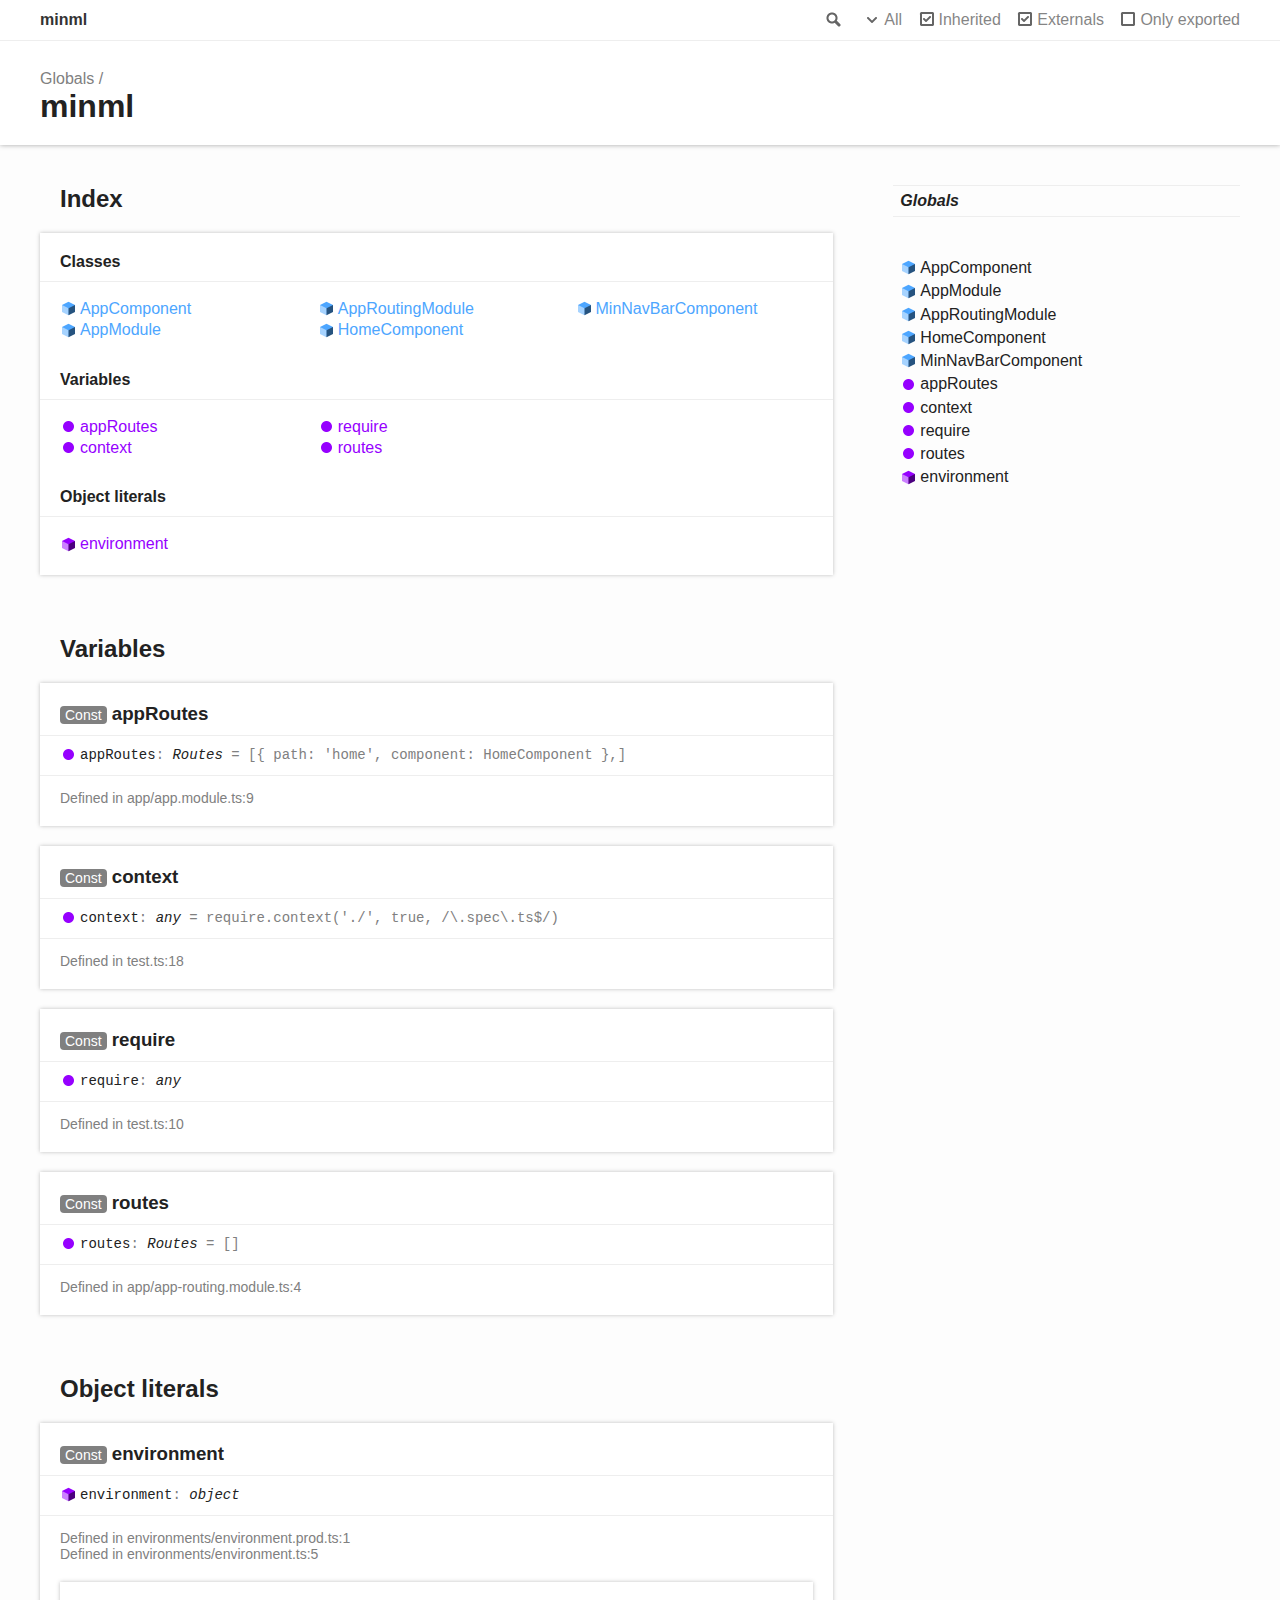
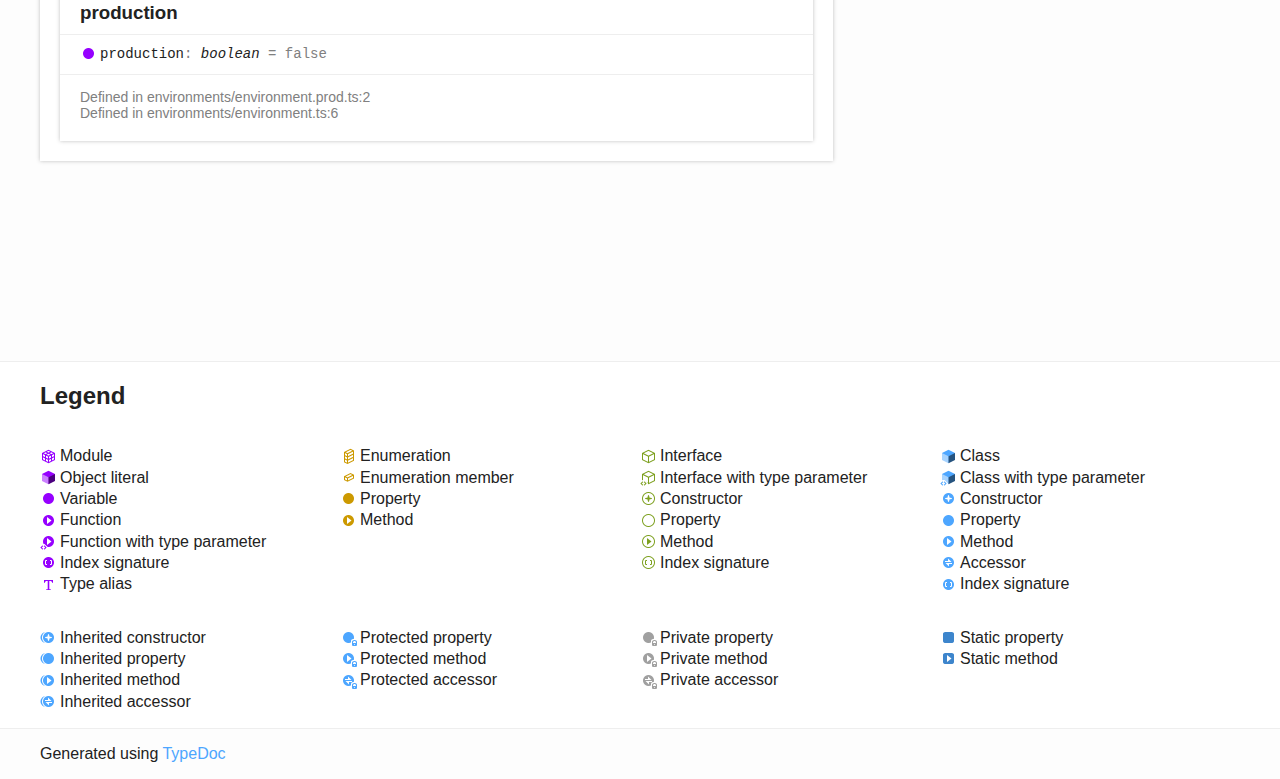
==== globals.html @ 19102377 "Docs added" ====
<!doctype html>
<html class="default no-js">
<head>
	<meta charset="utf-8">
	<meta http-equiv="X-UA-Compatible" content="IE=edge">
	<title>minml</title>
	<meta name="description" content="">
	<meta name="viewport" content="width=device-width, initial-scale=1">
	<link rel="stylesheet" href="assets/css/main.css">
</head>
<body>
<header>
	<div class="tsd-page-toolbar">
		<div class="container">
			<div class="table-wrap">
				<div class="table-cell" id="tsd-search" data-index="assets/js/search.js" data-base=".">
					<div class="field">
						<label for="tsd-search-field" class="tsd-widget search no-caption">Search</label>
						<input id="tsd-search-field" type="text" />
					</div>
					<ul class="results">
						<li class="state loading">Preparing search index...</li>
						<li class="state failure">The search index is not available</li>
					</ul>
					<a href="index.html" class="title">minml</a>
				</div>
				<div class="table-cell" id="tsd-widgets">
					<div id="tsd-filter">
						<a href="#" class="tsd-widget options no-caption" data-toggle="options">Options</a>
						<div class="tsd-filter-group">
							<div class="tsd-select" id="tsd-filter-visibility">
								<span class="tsd-select-label">All</span>
								<ul class="tsd-select-list">
									<li data-value="public">Public</li>
									<li data-value="protected">Public/Protected</li>
									<li data-value="private" class="selected">All</li>
								</ul>
							</div>
							<input type="checkbox" id="tsd-filter-inherited" checked />
							<label class="tsd-widget" for="tsd-filter-inherited">Inherited</label>
							<input type="checkbox" id="tsd-filter-externals" checked />
							<label class="tsd-widget" for="tsd-filter-externals">Externals</label>
							<input type="checkbox" id="tsd-filter-only-exported" />
							<label class="tsd-widget" for="tsd-filter-only-exported">Only exported</label>
						</div>
					</div>
					<a href="#" class="tsd-widget menu no-caption" data-toggle="menu">Menu</a>
				</div>
			</div>
		</div>
	</div>
	<div class="tsd-page-title">
		<div class="container">
			<ul class="tsd-breadcrumb">
				<li>
					<a href="globals.html">Globals</a>
				</li>
			</ul>
			<h1> minml</h1>
		</div>
	</div>
</header>
<div class="container container-main">
	<div class="row">
		<div class="col-8 col-content">
			<section class="tsd-panel-group tsd-index-group">
				<h2>Index</h2>
				<section class="tsd-panel tsd-index-panel">
					<div class="tsd-index-content">
						<section class="tsd-index-section ">
							<h3>Classes</h3>
							<ul class="tsd-index-list">
								<li class="tsd-kind-class"><a href="classes/appcomponent.html" class="tsd-kind-icon">App<wbr>Component</a></li>
								<li class="tsd-kind-class"><a href="classes/appmodule.html" class="tsd-kind-icon">App<wbr>Module</a></li>
								<li class="tsd-kind-class"><a href="classes/approutingmodule.html" class="tsd-kind-icon">App<wbr>Routing<wbr>Module</a></li>
								<li class="tsd-kind-class"><a href="classes/homecomponent.html" class="tsd-kind-icon">Home<wbr>Component</a></li>
								<li class="tsd-kind-class"><a href="classes/minnavbarcomponent.html" class="tsd-kind-icon">Min<wbr>Nav<wbr>Bar<wbr>Component</a></li>
							</ul>
						</section>
						<section class="tsd-index-section tsd-is-not-exported">
							<h3>Variables</h3>
							<ul class="tsd-index-list">
								<li class="tsd-kind-variable tsd-is-not-exported"><a href="globals.html#approutes" class="tsd-kind-icon">app<wbr>Routes</a></li>
								<li class="tsd-kind-variable tsd-is-not-exported"><a href="globals.html#context" class="tsd-kind-icon">context</a></li>
								<li class="tsd-kind-variable tsd-is-not-exported"><a href="globals.html#require" class="tsd-kind-icon">require</a></li>
								<li class="tsd-kind-variable tsd-is-not-exported"><a href="globals.html#routes" class="tsd-kind-icon">routes</a></li>
							</ul>
						</section>
						<section class="tsd-index-section ">
							<h3>Object literals</h3>
							<ul class="tsd-index-list">
								<li class="tsd-kind-object-literal"><a href="globals.html#environment" class="tsd-kind-icon">environment</a></li>
							</ul>
						</section>
					</div>
				</section>
			</section>
			<section class="tsd-panel-group tsd-member-group tsd-is-not-exported">
				<h2>Variables</h2>
				<section class="tsd-panel tsd-member tsd-kind-variable tsd-is-not-exported">
					<a name="approutes" class="tsd-anchor"></a>
					<h3><span class="tsd-flag ts-flagConst">Const</span> app<wbr>Routes</h3>
					<div class="tsd-signature tsd-kind-icon">app<wbr>Routes<span class="tsd-signature-symbol">:</span> <span class="tsd-signature-type">Routes</span><span class="tsd-signature-symbol"> =&nbsp;[{ path: &#x27;home&#x27;, component: HomeComponent },]</span></div>
					<aside class="tsd-sources">
						<ul>
							<li>Defined in app/app.module.ts:9</li>
						</ul>
					</aside>
				</section>
				<section class="tsd-panel tsd-member tsd-kind-variable tsd-is-not-exported">
					<a name="context" class="tsd-anchor"></a>
					<h3><span class="tsd-flag ts-flagConst">Const</span> context</h3>
					<div class="tsd-signature tsd-kind-icon">context<span class="tsd-signature-symbol">:</span> <span class="tsd-signature-type">any</span><span class="tsd-signature-symbol"> =&nbsp;require.context(&#x27;./&#x27;, true, /\.spec\.ts$/)</span></div>
					<aside class="tsd-sources">
						<ul>
							<li>Defined in test.ts:18</li>
						</ul>
					</aside>
				</section>
				<section class="tsd-panel tsd-member tsd-kind-variable tsd-is-not-exported">
					<a name="require" class="tsd-anchor"></a>
					<h3><span class="tsd-flag ts-flagConst">Const</span> require</h3>
					<div class="tsd-signature tsd-kind-icon">require<span class="tsd-signature-symbol">:</span> <span class="tsd-signature-type">any</span></div>
					<aside class="tsd-sources">
						<ul>
							<li>Defined in test.ts:10</li>
						</ul>
					</aside>
				</section>
				<section class="tsd-panel tsd-member tsd-kind-variable tsd-is-not-exported">
					<a name="routes" class="tsd-anchor"></a>
					<h3><span class="tsd-flag ts-flagConst">Const</span> routes</h3>
					<div class="tsd-signature tsd-kind-icon">routes<span class="tsd-signature-symbol">:</span> <span class="tsd-signature-type">Routes</span><span class="tsd-signature-symbol"> =&nbsp;[]</span></div>
					<aside class="tsd-sources">
						<ul>
							<li>Defined in app/app-routing.module.ts:4</li>
						</ul>
					</aside>
				</section>
			</section>
			<section class="tsd-panel-group tsd-member-group ">
				<h2>Object literals</h2>
				<section class="tsd-panel tsd-member tsd-kind-object-literal">
					<a name="environment" class="tsd-anchor"></a>
					<h3><span class="tsd-flag ts-flagConst">Const</span> environment</h3>
					<div class="tsd-signature tsd-kind-icon">environment<span class="tsd-signature-symbol">:</span> <span class="tsd-signature-type">object</span></div>
					<aside class="tsd-sources">
						<ul>
							<li>Defined in environments/environment.prod.ts:1</li>
							<li>Defined in environments/environment.ts:5</li>
						</ul>
					</aside>
					<section class="tsd-panel tsd-member tsd-kind-variable tsd-parent-kind-object-literal">
						<a name="environment.production" class="tsd-anchor"></a>
						<h3>production</h3>
						<div class="tsd-signature tsd-kind-icon">production<span class="tsd-signature-symbol">:</span> <span class="tsd-signature-type">boolean</span><span class="tsd-signature-symbol"> =&nbsp;false</span></div>
						<aside class="tsd-sources">
							<ul>
								<li>Defined in environments/environment.prod.ts:2</li>
								<li>Defined in environments/environment.ts:6</li>
							</ul>
						</aside>
					</section>
				</section>
			</section>
		</div>
		<div class="col-4 col-menu menu-sticky-wrap menu-highlight">
			<nav class="tsd-navigation primary">
				<ul>
					<li class="globals current ">
						<a href="globals.html"><em>Globals</em></a>
					</li>
				</ul>
			</nav>
			<nav class="tsd-navigation secondary menu-sticky">
				<ul class="before-current">
					<li class=" tsd-kind-class">
						<a href="classes/appcomponent.html" class="tsd-kind-icon">App<wbr>Component</a>
					</li>
					<li class=" tsd-kind-class">
						<a href="classes/appmodule.html" class="tsd-kind-icon">App<wbr>Module</a>
					</li>
					<li class=" tsd-kind-class">
						<a href="classes/approutingmodule.html" class="tsd-kind-icon">App<wbr>Routing<wbr>Module</a>
					</li>
					<li class=" tsd-kind-class">
						<a href="classes/homecomponent.html" class="tsd-kind-icon">Home<wbr>Component</a>
					</li>
					<li class=" tsd-kind-class">
						<a href="classes/minnavbarcomponent.html" class="tsd-kind-icon">Min<wbr>Nav<wbr>Bar<wbr>Component</a>
					</li>
					<li class=" tsd-kind-variable tsd-is-not-exported">
						<a href="globals.html#approutes" class="tsd-kind-icon">app<wbr>Routes</a>
					</li>
					<li class=" tsd-kind-variable tsd-is-not-exported">
						<a href="globals.html#context" class="tsd-kind-icon">context</a>
					</li>
					<li class=" tsd-kind-variable tsd-is-not-exported">
						<a href="globals.html#require" class="tsd-kind-icon">require</a>
					</li>
					<li class=" tsd-kind-variable tsd-is-not-exported">
						<a href="globals.html#routes" class="tsd-kind-icon">routes</a>
					</li>
					<li class=" tsd-kind-object-literal">
						<a href="globals.html#environment" class="tsd-kind-icon">environment</a>
					</li>
				</ul>
			</nav>
		</div>
	</div>
</div>
<footer class="with-border-bottom">
	<div class="container">
		<h2>Legend</h2>
		<div class="tsd-legend-group">
			<ul class="tsd-legend">
				<li class="tsd-kind-module"><span class="tsd-kind-icon">Module</span></li>
				<li class="tsd-kind-object-literal"><span class="tsd-kind-icon">Object literal</span></li>
				<li class="tsd-kind-variable"><span class="tsd-kind-icon">Variable</span></li>
				<li class="tsd-kind-function"><span class="tsd-kind-icon">Function</span></li>
				<li class="tsd-kind-function tsd-has-type-parameter"><span class="tsd-kind-icon">Function with type parameter</span></li>
				<li class="tsd-kind-index-signature"><span class="tsd-kind-icon">Index signature</span></li>
				<li class="tsd-kind-type-alias"><span class="tsd-kind-icon">Type alias</span></li>
			</ul>
			<ul class="tsd-legend">
				<li class="tsd-kind-enum"><span class="tsd-kind-icon">Enumeration</span></li>
				<li class="tsd-kind-enum-member"><span class="tsd-kind-icon">Enumeration member</span></li>
				<li class="tsd-kind-property tsd-parent-kind-enum"><span class="tsd-kind-icon">Property</span></li>
				<li class="tsd-kind-method tsd-parent-kind-enum"><span class="tsd-kind-icon">Method</span></li>
			</ul>
			<ul class="tsd-legend">
				<li class="tsd-kind-interface"><span class="tsd-kind-icon">Interface</span></li>
				<li class="tsd-kind-interface tsd-has-type-parameter"><span class="tsd-kind-icon">Interface with type parameter</span></li>
				<li class="tsd-kind-constructor tsd-parent-kind-interface"><span class="tsd-kind-icon">Constructor</span></li>
				<li class="tsd-kind-property tsd-parent-kind-interface"><span class="tsd-kind-icon">Property</span></li>
				<li class="tsd-kind-method tsd-parent-kind-interface"><span class="tsd-kind-icon">Method</span></li>
				<li class="tsd-kind-index-signature tsd-parent-kind-interface"><span class="tsd-kind-icon">Index signature</span></li>
			</ul>
			<ul class="tsd-legend">
				<li class="tsd-kind-class"><span class="tsd-kind-icon">Class</span></li>
				<li class="tsd-kind-class tsd-has-type-parameter"><span class="tsd-kind-icon">Class with type parameter</span></li>
				<li class="tsd-kind-constructor tsd-parent-kind-class"><span class="tsd-kind-icon">Constructor</span></li>
				<li class="tsd-kind-property tsd-parent-kind-class"><span class="tsd-kind-icon">Property</span></li>
				<li class="tsd-kind-method tsd-parent-kind-class"><span class="tsd-kind-icon">Method</span></li>
				<li class="tsd-kind-accessor tsd-parent-kind-class"><span class="tsd-kind-icon">Accessor</span></li>
				<li class="tsd-kind-index-signature tsd-parent-kind-class"><span class="tsd-kind-icon">Index signature</span></li>
			</ul>
			<ul class="tsd-legend">
				<li class="tsd-kind-constructor tsd-parent-kind-class tsd-is-inherited"><span class="tsd-kind-icon">Inherited constructor</span></li>
				<li class="tsd-kind-property tsd-parent-kind-class tsd-is-inherited"><span class="tsd-kind-icon">Inherited property</span></li>
				<li class="tsd-kind-method tsd-parent-kind-class tsd-is-inherited"><span class="tsd-kind-icon">Inherited method</span></li>
				<li class="tsd-kind-accessor tsd-parent-kind-class tsd-is-inherited"><span class="tsd-kind-icon">Inherited accessor</span></li>
			</ul>
			<ul class="tsd-legend">
				<li class="tsd-kind-property tsd-parent-kind-class tsd-is-protected"><span class="tsd-kind-icon">Protected property</span></li>
				<li class="tsd-kind-method tsd-parent-kind-class tsd-is-protected"><span class="tsd-kind-icon">Protected method</span></li>
				<li class="tsd-kind-accessor tsd-parent-kind-class tsd-is-protected"><span class="tsd-kind-icon">Protected accessor</span></li>
			</ul>
			<ul class="tsd-legend">
				<li class="tsd-kind-property tsd-parent-kind-class tsd-is-private"><span class="tsd-kind-icon">Private property</span></li>
				<li class="tsd-kind-method tsd-parent-kind-class tsd-is-private"><span class="tsd-kind-icon">Private method</span></li>
				<li class="tsd-kind-accessor tsd-parent-kind-class tsd-is-private"><span class="tsd-kind-icon">Private accessor</span></li>
			</ul>
			<ul class="tsd-legend">
				<li class="tsd-kind-property tsd-parent-kind-class tsd-is-static"><span class="tsd-kind-icon">Static property</span></li>
				<li class="tsd-kind-call-signature tsd-parent-kind-class tsd-is-static"><span class="tsd-kind-icon">Static method</span></li>
			</ul>
		</div>
	</div>
</footer>
<div class="container tsd-generator">
	<p>Generated using <a href="http://typedoc.org/" target="_blank">TypeDoc</a></p>
</div>
<div class="overlay"></div>
<script src="assets/js/main.js"></script>
<script>if (location.protocol == 'file:') document.write('<script src="assets/js/search.js"><' + '/script>');</script>
</body>
</html>
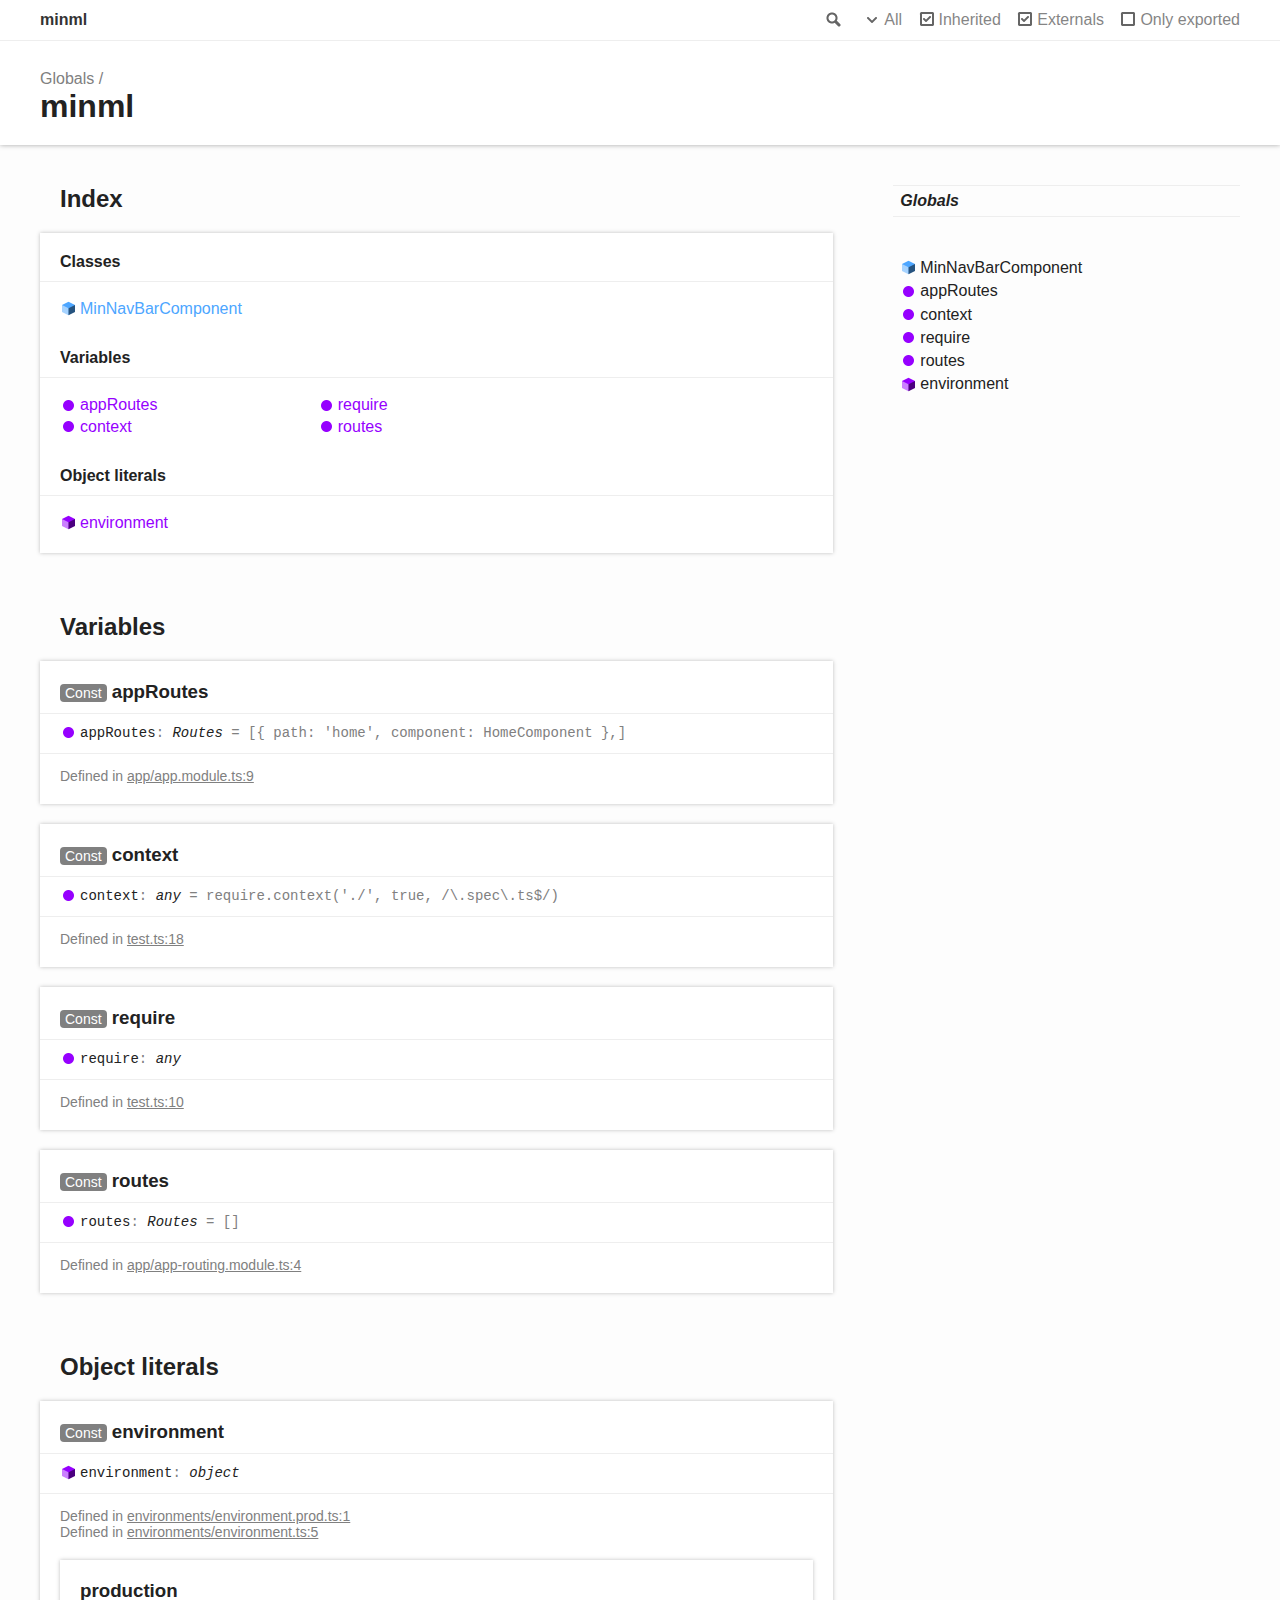
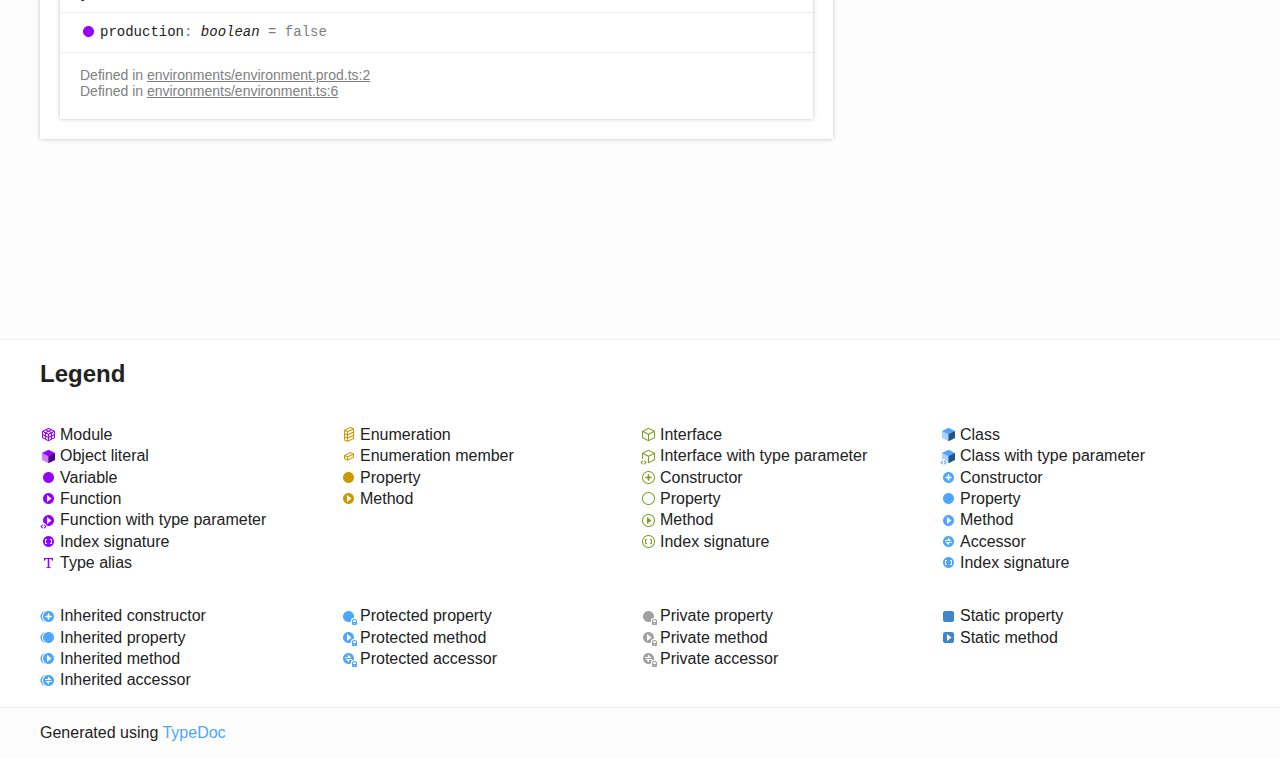
==== commit b8023287: "documentation update" ====
--- a/globals.html
+++ b/globals.html
@@ -70,10 +70,6 @@
 						<section class="tsd-index-section ">
 							<h3>Classes</h3>
 							<ul class="tsd-index-list">
-								<li class="tsd-kind-class"><a href="classes/appcomponent.html" class="tsd-kind-icon">App<wbr>Component</a></li>
-								<li class="tsd-kind-class"><a href="classes/appmodule.html" class="tsd-kind-icon">App<wbr>Module</a></li>
-								<li class="tsd-kind-class"><a href="classes/approutingmodule.html" class="tsd-kind-icon">App<wbr>Routing<wbr>Module</a></li>
-								<li class="tsd-kind-class"><a href="classes/homecomponent.html" class="tsd-kind-icon">Home<wbr>Component</a></li>
 								<li class="tsd-kind-class"><a href="classes/minnavbarcomponent.html" class="tsd-kind-icon">Min<wbr>Nav<wbr>Bar<wbr>Component</a></li>
 							</ul>
 						</section>
@@ -103,7 +99,7 @@
 					<div class="tsd-signature tsd-kind-icon">app<wbr>Routes<span class="tsd-signature-symbol">:</span> <span class="tsd-signature-type">Routes</span><span class="tsd-signature-symbol"> =&nbsp;[{ path: &#x27;home&#x27;, component: HomeComponent },]</span></div>
 					<aside class="tsd-sources">
 						<ul>
-							<li>Defined in app/app.module.ts:9</li>
+							<li>Defined in <a href="https://github.com/dmorton2297/minml/blob/6c70a36/src/app/app.module.ts#L9">app/app.module.ts:9</a></li>
 						</ul>
 					</aside>
 				</section>
@@ -113,7 +109,7 @@
 					<div class="tsd-signature tsd-kind-icon">context<span class="tsd-signature-symbol">:</span> <span class="tsd-signature-type">any</span><span class="tsd-signature-symbol"> =&nbsp;require.context(&#x27;./&#x27;, true, /\.spec\.ts$/)</span></div>
 					<aside class="tsd-sources">
 						<ul>
-							<li>Defined in test.ts:18</li>
+							<li>Defined in <a href="https://github.com/dmorton2297/minml/blob/6c70a36/src/test.ts#L18">test.ts:18</a></li>
 						</ul>
 					</aside>
 				</section>
@@ -123,7 +119,7 @@
 					<div class="tsd-signature tsd-kind-icon">require<span class="tsd-signature-symbol">:</span> <span class="tsd-signature-type">any</span></div>
 					<aside class="tsd-sources">
 						<ul>
-							<li>Defined in test.ts:10</li>
+							<li>Defined in <a href="https://github.com/dmorton2297/minml/blob/6c70a36/src/test.ts#L10">test.ts:10</a></li>
 						</ul>
 					</aside>
 				</section>
@@ -133,7 +129,7 @@
 					<div class="tsd-signature tsd-kind-icon">routes<span class="tsd-signature-symbol">:</span> <span class="tsd-signature-type">Routes</span><span class="tsd-signature-symbol"> =&nbsp;[]</span></div>
 					<aside class="tsd-sources">
 						<ul>
-							<li>Defined in app/app-routing.module.ts:4</li>
+							<li>Defined in <a href="https://github.com/dmorton2297/minml/blob/6c70a36/src/app/app-routing.module.ts#L4">app/app-routing.module.ts:4</a></li>
 						</ul>
 					</aside>
 				</section>
@@ -146,8 +142,8 @@
 					<div class="tsd-signature tsd-kind-icon">environment<span class="tsd-signature-symbol">:</span> <span class="tsd-signature-type">object</span></div>
 					<aside class="tsd-sources">
 						<ul>
-							<li>Defined in environments/environment.prod.ts:1</li>
-							<li>Defined in environments/environment.ts:5</li>
+							<li>Defined in <a href="https://github.com/dmorton2297/minml/blob/6c70a36/src/environments/environment.prod.ts#L1">environments/environment.prod.ts:1</a></li>
+							<li>Defined in <a href="https://github.com/dmorton2297/minml/blob/6c70a36/src/environments/environment.ts#L5">environments/environment.ts:5</a></li>
 						</ul>
 					</aside>
 					<section class="tsd-panel tsd-member tsd-kind-variable tsd-parent-kind-object-literal">
@@ -156,8 +152,8 @@
 						<div class="tsd-signature tsd-kind-icon">production<span class="tsd-signature-symbol">:</span> <span class="tsd-signature-type">boolean</span><span class="tsd-signature-symbol"> =&nbsp;false</span></div>
 						<aside class="tsd-sources">
 							<ul>
-								<li>Defined in environments/environment.prod.ts:2</li>
-								<li>Defined in environments/environment.ts:6</li>
+								<li>Defined in <a href="https://github.com/dmorton2297/minml/blob/6c70a36/src/environments/environment.prod.ts#L2">environments/environment.prod.ts:2</a></li>
+								<li>Defined in <a href="https://github.com/dmorton2297/minml/blob/6c70a36/src/environments/environment.ts#L6">environments/environment.ts:6</a></li>
 							</ul>
 						</aside>
 					</section>
@@ -174,18 +170,6 @@
 			</nav>
 			<nav class="tsd-navigation secondary menu-sticky">
 				<ul class="before-current">
-					<li class=" tsd-kind-class">
-						<a href="classes/appcomponent.html" class="tsd-kind-icon">App<wbr>Component</a>
-					</li>
-					<li class=" tsd-kind-class">
-						<a href="classes/appmodule.html" class="tsd-kind-icon">App<wbr>Module</a>
-					</li>
-					<li class=" tsd-kind-class">
-						<a href="classes/approutingmodule.html" class="tsd-kind-icon">App<wbr>Routing<wbr>Module</a>
-					</li>
-					<li class=" tsd-kind-class">
-						<a href="classes/homecomponent.html" class="tsd-kind-icon">Home<wbr>Component</a>
-					</li>
 					<li class=" tsd-kind-class">
 						<a href="classes/minnavbarcomponent.html" class="tsd-kind-icon">Min<wbr>Nav<wbr>Bar<wbr>Component</a>
 					</li>
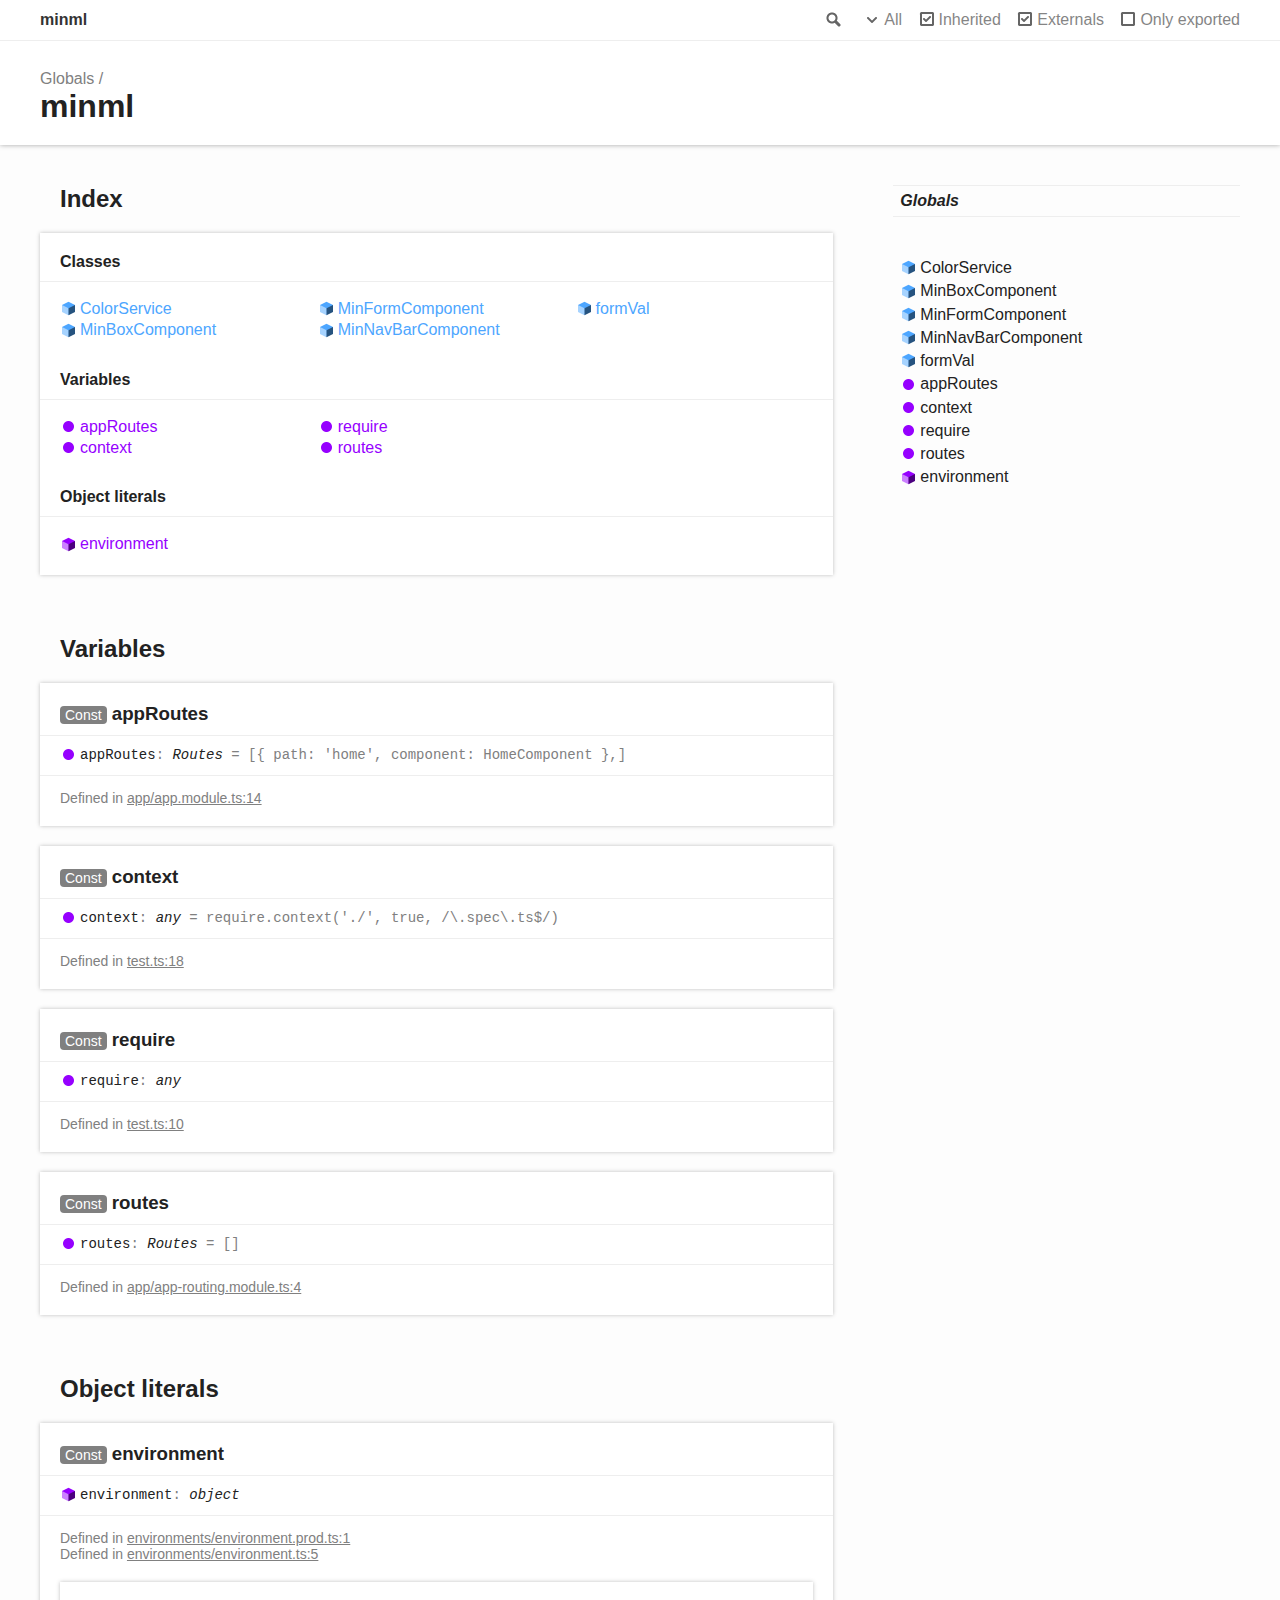
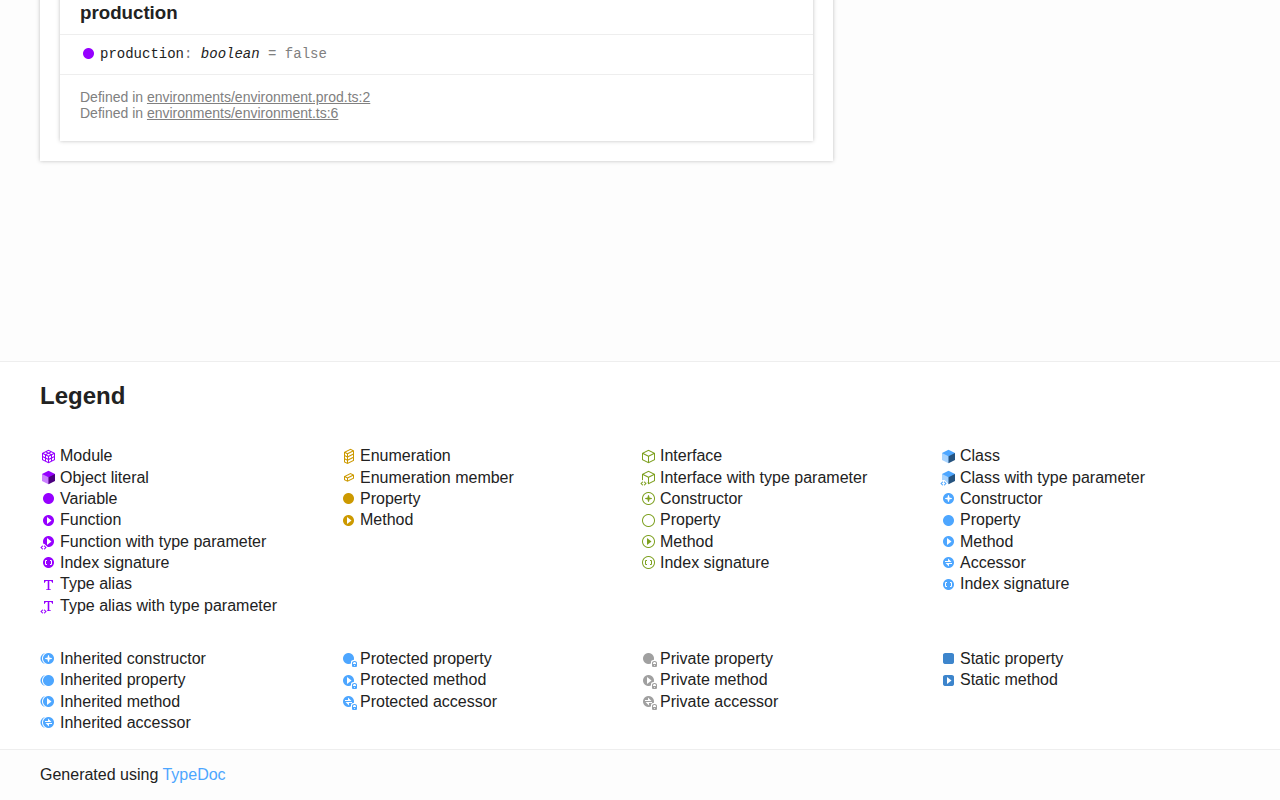
==== commit 2e9d69b5: "update" ====
--- a/globals.html
+++ b/globals.html
@@ -70,7 +70,11 @@
 						<section class="tsd-index-section ">
 							<h3>Classes</h3>
 							<ul class="tsd-index-list">
+								<li class="tsd-kind-class"><a href="classes/colorservice.html" class="tsd-kind-icon">Color<wbr>Service</a></li>
+								<li class="tsd-kind-class"><a href="classes/minboxcomponent.html" class="tsd-kind-icon">Min<wbr>Box<wbr>Component</a></li>
+								<li class="tsd-kind-class"><a href="classes/minformcomponent.html" class="tsd-kind-icon">Min<wbr>Form<wbr>Component</a></li>
 								<li class="tsd-kind-class"><a href="classes/minnavbarcomponent.html" class="tsd-kind-icon">Min<wbr>Nav<wbr>Bar<wbr>Component</a></li>
+								<li class="tsd-kind-class tsd-is-not-exported"><a href="classes/formval.html" class="tsd-kind-icon">form<wbr>Val</a></li>
 							</ul>
 						</section>
 						<section class="tsd-index-section tsd-is-not-exported">
@@ -99,7 +103,7 @@
 					<div class="tsd-signature tsd-kind-icon">app<wbr>Routes<span class="tsd-signature-symbol">:</span> <span class="tsd-signature-type">Routes</span><span class="tsd-signature-symbol"> =&nbsp;[{ path: &#x27;home&#x27;, component: HomeComponent },]</span></div>
 					<aside class="tsd-sources">
 						<ul>
-							<li>Defined in <a href="https://github.com/dmorton2297/minml/blob/6c70a36/src/app/app.module.ts#L9">app/app.module.ts:9</a></li>
+							<li>Defined in <a href="https://github.com/dmorton2297/minml/blob/36974e0/src/app/app.module.ts#L14">app/app.module.ts:14</a></li>
 						</ul>
 					</aside>
 				</section>
@@ -109,7 +113,7 @@
 					<div class="tsd-signature tsd-kind-icon">context<span class="tsd-signature-symbol">:</span> <span class="tsd-signature-type">any</span><span class="tsd-signature-symbol"> =&nbsp;require.context(&#x27;./&#x27;, true, /\.spec\.ts$/)</span></div>
 					<aside class="tsd-sources">
 						<ul>
-							<li>Defined in <a href="https://github.com/dmorton2297/minml/blob/6c70a36/src/test.ts#L18">test.ts:18</a></li>
+							<li>Defined in <a href="https://github.com/dmorton2297/minml/blob/36974e0/src/test.ts#L18">test.ts:18</a></li>
 						</ul>
 					</aside>
 				</section>
@@ -119,7 +123,7 @@
 					<div class="tsd-signature tsd-kind-icon">require<span class="tsd-signature-symbol">:</span> <span class="tsd-signature-type">any</span></div>
 					<aside class="tsd-sources">
 						<ul>
-							<li>Defined in <a href="https://github.com/dmorton2297/minml/blob/6c70a36/src/test.ts#L10">test.ts:10</a></li>
+							<li>Defined in <a href="https://github.com/dmorton2297/minml/blob/36974e0/src/test.ts#L10">test.ts:10</a></li>
 						</ul>
 					</aside>
 				</section>
@@ -129,7 +133,7 @@
 					<div class="tsd-signature tsd-kind-icon">routes<span class="tsd-signature-symbol">:</span> <span class="tsd-signature-type">Routes</span><span class="tsd-signature-symbol"> =&nbsp;[]</span></div>
 					<aside class="tsd-sources">
 						<ul>
-							<li>Defined in <a href="https://github.com/dmorton2297/minml/blob/6c70a36/src/app/app-routing.module.ts#L4">app/app-routing.module.ts:4</a></li>
+							<li>Defined in <a href="https://github.com/dmorton2297/minml/blob/36974e0/src/app/app-routing.module.ts#L4">app/app-routing.module.ts:4</a></li>
 						</ul>
 					</aside>
 				</section>
@@ -142,8 +146,8 @@
 					<div class="tsd-signature tsd-kind-icon">environment<span class="tsd-signature-symbol">:</span> <span class="tsd-signature-type">object</span></div>
 					<aside class="tsd-sources">
 						<ul>
-							<li>Defined in <a href="https://github.com/dmorton2297/minml/blob/6c70a36/src/environments/environment.prod.ts#L1">environments/environment.prod.ts:1</a></li>
-							<li>Defined in <a href="https://github.com/dmorton2297/minml/blob/6c70a36/src/environments/environment.ts#L5">environments/environment.ts:5</a></li>
+							<li>Defined in <a href="https://github.com/dmorton2297/minml/blob/36974e0/src/environments/environment.prod.ts#L1">environments/environment.prod.ts:1</a></li>
+							<li>Defined in <a href="https://github.com/dmorton2297/minml/blob/36974e0/src/environments/environment.ts#L5">environments/environment.ts:5</a></li>
 						</ul>
 					</aside>
 					<section class="tsd-panel tsd-member tsd-kind-variable tsd-parent-kind-object-literal">
@@ -152,8 +156,8 @@
 						<div class="tsd-signature tsd-kind-icon">production<span class="tsd-signature-symbol">:</span> <span class="tsd-signature-type">boolean</span><span class="tsd-signature-symbol"> =&nbsp;false</span></div>
 						<aside class="tsd-sources">
 							<ul>
-								<li>Defined in <a href="https://github.com/dmorton2297/minml/blob/6c70a36/src/environments/environment.prod.ts#L2">environments/environment.prod.ts:2</a></li>
-								<li>Defined in <a href="https://github.com/dmorton2297/minml/blob/6c70a36/src/environments/environment.ts#L6">environments/environment.ts:6</a></li>
+								<li>Defined in <a href="https://github.com/dmorton2297/minml/blob/36974e0/src/environments/environment.prod.ts#L2">environments/environment.prod.ts:2</a></li>
+								<li>Defined in <a href="https://github.com/dmorton2297/minml/blob/36974e0/src/environments/environment.ts#L6">environments/environment.ts:6</a></li>
 							</ul>
 						</aside>
 					</section>
@@ -171,7 +175,19 @@
 			<nav class="tsd-navigation secondary menu-sticky">
 				<ul class="before-current">
 					<li class=" tsd-kind-class">
+						<a href="classes/colorservice.html" class="tsd-kind-icon">Color<wbr>Service</a>
+					</li>
+					<li class=" tsd-kind-class">
+						<a href="classes/minboxcomponent.html" class="tsd-kind-icon">Min<wbr>Box<wbr>Component</a>
+					</li>
+					<li class=" tsd-kind-class">
+						<a href="classes/minformcomponent.html" class="tsd-kind-icon">Min<wbr>Form<wbr>Component</a>
+					</li>
+					<li class=" tsd-kind-class">
 						<a href="classes/minnavbarcomponent.html" class="tsd-kind-icon">Min<wbr>Nav<wbr>Bar<wbr>Component</a>
+					</li>
+					<li class=" tsd-kind-class tsd-is-not-exported">
+						<a href="classes/formval.html" class="tsd-kind-icon">form<wbr>Val</a>
 					</li>
 					<li class=" tsd-kind-variable tsd-is-not-exported">
 						<a href="globals.html#approutes" class="tsd-kind-icon">app<wbr>Routes</a>
@@ -205,6 +221,7 @@
 				<li class="tsd-kind-function tsd-has-type-parameter"><span class="tsd-kind-icon">Function with type parameter</span></li>
 				<li class="tsd-kind-index-signature"><span class="tsd-kind-icon">Index signature</span></li>
 				<li class="tsd-kind-type-alias"><span class="tsd-kind-icon">Type alias</span></li>
+				<li class="tsd-kind-type-alias tsd-has-type-parameter"><span class="tsd-kind-icon">Type alias with type parameter</span></li>
 			</ul>
 			<ul class="tsd-legend">
 				<li class="tsd-kind-enum"><span class="tsd-kind-icon">Enumeration</span></li>
@@ -253,7 +270,7 @@
 	</div>
 </footer>
 <div class="container tsd-generator">
-	<p>Generated using <a href="http://typedoc.org/" target="_blank">TypeDoc</a></p>
+	<p>Generated using <a href="https://typedoc.org/" target="_blank">TypeDoc</a></p>
 </div>
 <div class="overlay"></div>
 <script src="assets/js/main.js"></script>
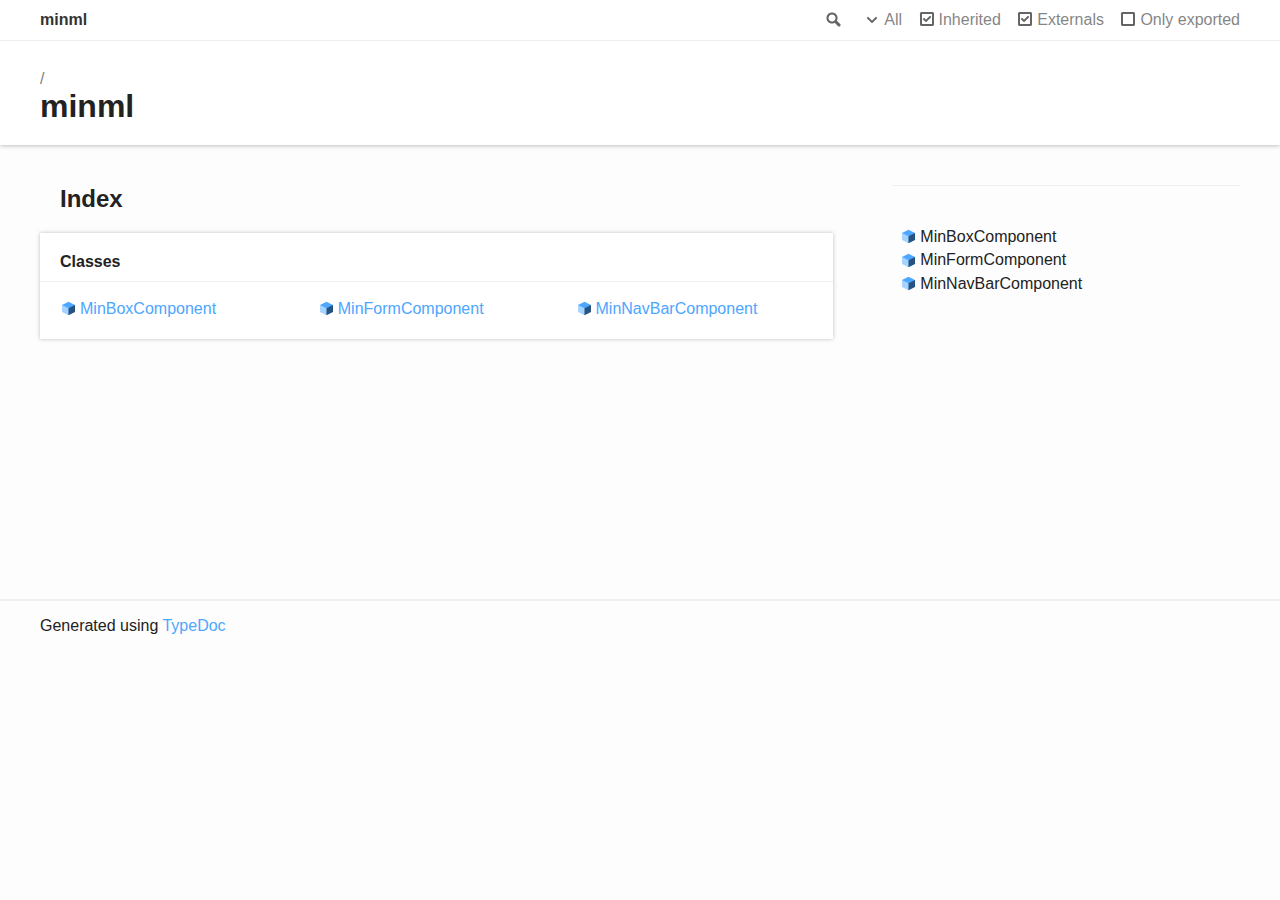
==== commit be165336: "Stripped unwanted docs" ====
--- a/globals.html
+++ b/globals.html
@@ -53,7 +53,6 @@
 		<div class="container">
 			<ul class="tsd-breadcrumb">
 				<li>
-					<a href="globals.html">Globals</a>
 				</li>
 			</ul>
 			<h1> minml</h1>
@@ -70,113 +69,29 @@
 						<section class="tsd-index-section ">
 							<h3>Classes</h3>
 							<ul class="tsd-index-list">
-								<li class="tsd-kind-class"><a href="classes/colorservice.html" class="tsd-kind-icon">Color<wbr>Service</a></li>
 								<li class="tsd-kind-class"><a href="classes/minboxcomponent.html" class="tsd-kind-icon">Min<wbr>Box<wbr>Component</a></li>
 								<li class="tsd-kind-class"><a href="classes/minformcomponent.html" class="tsd-kind-icon">Min<wbr>Form<wbr>Component</a></li>
 								<li class="tsd-kind-class"><a href="classes/minnavbarcomponent.html" class="tsd-kind-icon">Min<wbr>Nav<wbr>Bar<wbr>Component</a></li>
-								<li class="tsd-kind-class tsd-is-not-exported"><a href="classes/formval.html" class="tsd-kind-icon">form<wbr>Val</a></li>
 							</ul>
 						</section>
 						<section class="tsd-index-section tsd-is-not-exported">
-							<h3>Variables</h3>
-							<ul class="tsd-index-list">
-								<li class="tsd-kind-variable tsd-is-not-exported"><a href="globals.html#approutes" class="tsd-kind-icon">app<wbr>Routes</a></li>
-								<li class="tsd-kind-variable tsd-is-not-exported"><a href="globals.html#context" class="tsd-kind-icon">context</a></li>
-								<li class="tsd-kind-variable tsd-is-not-exported"><a href="globals.html#require" class="tsd-kind-icon">require</a></li>
-								<li class="tsd-kind-variable tsd-is-not-exported"><a href="globals.html#routes" class="tsd-kind-icon">routes</a></li>
-							</ul>
 						</section>
 						<section class="tsd-index-section ">
-							<h3>Object literals</h3>
-							<ul class="tsd-index-list">
-								<li class="tsd-kind-object-literal"><a href="globals.html#environment" class="tsd-kind-icon">environment</a></li>
-							</ul>
 						</section>
 					</div>
 				</section>
 			</section>
 			<section class="tsd-panel-group tsd-member-group tsd-is-not-exported">
-				<h2>Variables</h2>
-				<section class="tsd-panel tsd-member tsd-kind-variable tsd-is-not-exported">
-					<a name="approutes" class="tsd-anchor"></a>
-					<h3><span class="tsd-flag ts-flagConst">Const</span> app<wbr>Routes</h3>
-					<div class="tsd-signature tsd-kind-icon">app<wbr>Routes<span class="tsd-signature-symbol">:</span> <span class="tsd-signature-type">Routes</span><span class="tsd-signature-symbol"> =&nbsp;[{ path: &#x27;home&#x27;, component: HomeComponent },]</span></div>
-					<aside class="tsd-sources">
-						<ul>
-							<li>Defined in <a href="https://github.com/dmorton2297/minml/blob/36974e0/src/app/app.module.ts#L14">app/app.module.ts:14</a></li>
-						</ul>
-					</aside>
-				</section>
-				<section class="tsd-panel tsd-member tsd-kind-variable tsd-is-not-exported">
-					<a name="context" class="tsd-anchor"></a>
-					<h3><span class="tsd-flag ts-flagConst">Const</span> context</h3>
-					<div class="tsd-signature tsd-kind-icon">context<span class="tsd-signature-symbol">:</span> <span class="tsd-signature-type">any</span><span class="tsd-signature-symbol"> =&nbsp;require.context(&#x27;./&#x27;, true, /\.spec\.ts$/)</span></div>
-					<aside class="tsd-sources">
-						<ul>
-							<li>Defined in <a href="https://github.com/dmorton2297/minml/blob/36974e0/src/test.ts#L18">test.ts:18</a></li>
-						</ul>
-					</aside>
-				</section>
-				<section class="tsd-panel tsd-member tsd-kind-variable tsd-is-not-exported">
-					<a name="require" class="tsd-anchor"></a>
-					<h3><span class="tsd-flag ts-flagConst">Const</span> require</h3>
-					<div class="tsd-signature tsd-kind-icon">require<span class="tsd-signature-symbol">:</span> <span class="tsd-signature-type">any</span></div>
-					<aside class="tsd-sources">
-						<ul>
-							<li>Defined in <a href="https://github.com/dmorton2297/minml/blob/36974e0/src/test.ts#L10">test.ts:10</a></li>
-						</ul>
-					</aside>
-				</section>
-				<section class="tsd-panel tsd-member tsd-kind-variable tsd-is-not-exported">
-					<a name="routes" class="tsd-anchor"></a>
-					<h3><span class="tsd-flag ts-flagConst">Const</span> routes</h3>
-					<div class="tsd-signature tsd-kind-icon">routes<span class="tsd-signature-symbol">:</span> <span class="tsd-signature-type">Routes</span><span class="tsd-signature-symbol"> =&nbsp;[]</span></div>
-					<aside class="tsd-sources">
-						<ul>
-							<li>Defined in <a href="https://github.com/dmorton2297/minml/blob/36974e0/src/app/app-routing.module.ts#L4">app/app-routing.module.ts:4</a></li>
-						</ul>
-					</aside>
-				</section>
-			</section>
-			<section class="tsd-panel-group tsd-member-group ">
-				<h2>Object literals</h2>
-				<section class="tsd-panel tsd-member tsd-kind-object-literal">
-					<a name="environment" class="tsd-anchor"></a>
-					<h3><span class="tsd-flag ts-flagConst">Const</span> environment</h3>
-					<div class="tsd-signature tsd-kind-icon">environment<span class="tsd-signature-symbol">:</span> <span class="tsd-signature-type">object</span></div>
-					<aside class="tsd-sources">
-						<ul>
-							<li>Defined in <a href="https://github.com/dmorton2297/minml/blob/36974e0/src/environments/environment.prod.ts#L1">environments/environment.prod.ts:1</a></li>
-							<li>Defined in <a href="https://github.com/dmorton2297/minml/blob/36974e0/src/environments/environment.ts#L5">environments/environment.ts:5</a></li>
-						</ul>
-					</aside>
-					<section class="tsd-panel tsd-member tsd-kind-variable tsd-parent-kind-object-literal">
-						<a name="environment.production" class="tsd-anchor"></a>
-						<h3>production</h3>
-						<div class="tsd-signature tsd-kind-icon">production<span class="tsd-signature-symbol">:</span> <span class="tsd-signature-type">boolean</span><span class="tsd-signature-symbol"> =&nbsp;false</span></div>
-						<aside class="tsd-sources">
-							<ul>
-								<li>Defined in <a href="https://github.com/dmorton2297/minml/blob/36974e0/src/environments/environment.prod.ts#L2">environments/environment.prod.ts:2</a></li>
-								<li>Defined in <a href="https://github.com/dmorton2297/minml/blob/36974e0/src/environments/environment.ts#L6">environments/environment.ts:6</a></li>
-							</ul>
-						</aside>
-					</section>
-				</section>
+				
 			</section>
 		</div>
 		<div class="col-4 col-menu menu-sticky-wrap menu-highlight">
 			<nav class="tsd-navigation primary">
 				<ul>
-					<li class="globals current ">
-						<a href="globals.html"><em>Globals</em></a>
-					</li>
 				</ul>
 			</nav>
 			<nav class="tsd-navigation secondary menu-sticky">
 				<ul class="before-current">
-					<li class=" tsd-kind-class">
-						<a href="classes/colorservice.html" class="tsd-kind-icon">Color<wbr>Service</a>
-					</li>
 					<li class=" tsd-kind-class">
 						<a href="classes/minboxcomponent.html" class="tsd-kind-icon">Min<wbr>Box<wbr>Component</a>
 					</li>
@@ -186,24 +101,6 @@
 					<li class=" tsd-kind-class">
 						<a href="classes/minnavbarcomponent.html" class="tsd-kind-icon">Min<wbr>Nav<wbr>Bar<wbr>Component</a>
 					</li>
-					<li class=" tsd-kind-class tsd-is-not-exported">
-						<a href="classes/formval.html" class="tsd-kind-icon">form<wbr>Val</a>
-					</li>
-					<li class=" tsd-kind-variable tsd-is-not-exported">
-						<a href="globals.html#approutes" class="tsd-kind-icon">app<wbr>Routes</a>
-					</li>
-					<li class=" tsd-kind-variable tsd-is-not-exported">
-						<a href="globals.html#context" class="tsd-kind-icon">context</a>
-					</li>
-					<li class=" tsd-kind-variable tsd-is-not-exported">
-						<a href="globals.html#require" class="tsd-kind-icon">require</a>
-					</li>
-					<li class=" tsd-kind-variable tsd-is-not-exported">
-						<a href="globals.html#routes" class="tsd-kind-icon">routes</a>
-					</li>
-					<li class=" tsd-kind-object-literal">
-						<a href="globals.html#environment" class="tsd-kind-icon">environment</a>
-					</li>
 				</ul>
 			</nav>
 		</div>
@@ -211,62 +108,7 @@
 </div>
 <footer class="with-border-bottom">
 	<div class="container">
-		<h2>Legend</h2>
-		<div class="tsd-legend-group">
-			<ul class="tsd-legend">
-				<li class="tsd-kind-module"><span class="tsd-kind-icon">Module</span></li>
-				<li class="tsd-kind-object-literal"><span class="tsd-kind-icon">Object literal</span></li>
-				<li class="tsd-kind-variable"><span class="tsd-kind-icon">Variable</span></li>
-				<li class="tsd-kind-function"><span class="tsd-kind-icon">Function</span></li>
-				<li class="tsd-kind-function tsd-has-type-parameter"><span class="tsd-kind-icon">Function with type parameter</span></li>
-				<li class="tsd-kind-index-signature"><span class="tsd-kind-icon">Index signature</span></li>
-				<li class="tsd-kind-type-alias"><span class="tsd-kind-icon">Type alias</span></li>
-				<li class="tsd-kind-type-alias tsd-has-type-parameter"><span class="tsd-kind-icon">Type alias with type parameter</span></li>
-			</ul>
-			<ul class="tsd-legend">
-				<li class="tsd-kind-enum"><span class="tsd-kind-icon">Enumeration</span></li>
-				<li class="tsd-kind-enum-member"><span class="tsd-kind-icon">Enumeration member</span></li>
-				<li class="tsd-kind-property tsd-parent-kind-enum"><span class="tsd-kind-icon">Property</span></li>
-				<li class="tsd-kind-method tsd-parent-kind-enum"><span class="tsd-kind-icon">Method</span></li>
-			</ul>
-			<ul class="tsd-legend">
-				<li class="tsd-kind-interface"><span class="tsd-kind-icon">Interface</span></li>
-				<li class="tsd-kind-interface tsd-has-type-parameter"><span class="tsd-kind-icon">Interface with type parameter</span></li>
-				<li class="tsd-kind-constructor tsd-parent-kind-interface"><span class="tsd-kind-icon">Constructor</span></li>
-				<li class="tsd-kind-property tsd-parent-kind-interface"><span class="tsd-kind-icon">Property</span></li>
-				<li class="tsd-kind-method tsd-parent-kind-interface"><span class="tsd-kind-icon">Method</span></li>
-				<li class="tsd-kind-index-signature tsd-parent-kind-interface"><span class="tsd-kind-icon">Index signature</span></li>
-			</ul>
-			<ul class="tsd-legend">
-				<li class="tsd-kind-class"><span class="tsd-kind-icon">Class</span></li>
-				<li class="tsd-kind-class tsd-has-type-parameter"><span class="tsd-kind-icon">Class with type parameter</span></li>
-				<li class="tsd-kind-constructor tsd-parent-kind-class"><span class="tsd-kind-icon">Constructor</span></li>
-				<li class="tsd-kind-property tsd-parent-kind-class"><span class="tsd-kind-icon">Property</span></li>
-				<li class="tsd-kind-method tsd-parent-kind-class"><span class="tsd-kind-icon">Method</span></li>
-				<li class="tsd-kind-accessor tsd-parent-kind-class"><span class="tsd-kind-icon">Accessor</span></li>
-				<li class="tsd-kind-index-signature tsd-parent-kind-class"><span class="tsd-kind-icon">Index signature</span></li>
-			</ul>
-			<ul class="tsd-legend">
-				<li class="tsd-kind-constructor tsd-parent-kind-class tsd-is-inherited"><span class="tsd-kind-icon">Inherited constructor</span></li>
-				<li class="tsd-kind-property tsd-parent-kind-class tsd-is-inherited"><span class="tsd-kind-icon">Inherited property</span></li>
-				<li class="tsd-kind-method tsd-parent-kind-class tsd-is-inherited"><span class="tsd-kind-icon">Inherited method</span></li>
-				<li class="tsd-kind-accessor tsd-parent-kind-class tsd-is-inherited"><span class="tsd-kind-icon">Inherited accessor</span></li>
-			</ul>
-			<ul class="tsd-legend">
-				<li class="tsd-kind-property tsd-parent-kind-class tsd-is-protected"><span class="tsd-kind-icon">Protected property</span></li>
-				<li class="tsd-kind-method tsd-parent-kind-class tsd-is-protected"><span class="tsd-kind-icon">Protected method</span></li>
-				<li class="tsd-kind-accessor tsd-parent-kind-class tsd-is-protected"><span class="tsd-kind-icon">Protected accessor</span></li>
-			</ul>
-			<ul class="tsd-legend">
-				<li class="tsd-kind-property tsd-parent-kind-class tsd-is-private"><span class="tsd-kind-icon">Private property</span></li>
-				<li class="tsd-kind-method tsd-parent-kind-class tsd-is-private"><span class="tsd-kind-icon">Private method</span></li>
-				<li class="tsd-kind-accessor tsd-parent-kind-class tsd-is-private"><span class="tsd-kind-icon">Private accessor</span></li>
-			</ul>
-			<ul class="tsd-legend">
-				<li class="tsd-kind-property tsd-parent-kind-class tsd-is-static"><span class="tsd-kind-icon">Static property</span></li>
-				<li class="tsd-kind-call-signature tsd-parent-kind-class tsd-is-static"><span class="tsd-kind-icon">Static method</span></li>
-			</ul>
-		</div>
+		
 	</div>
 </footer>
 <div class="container tsd-generator">
